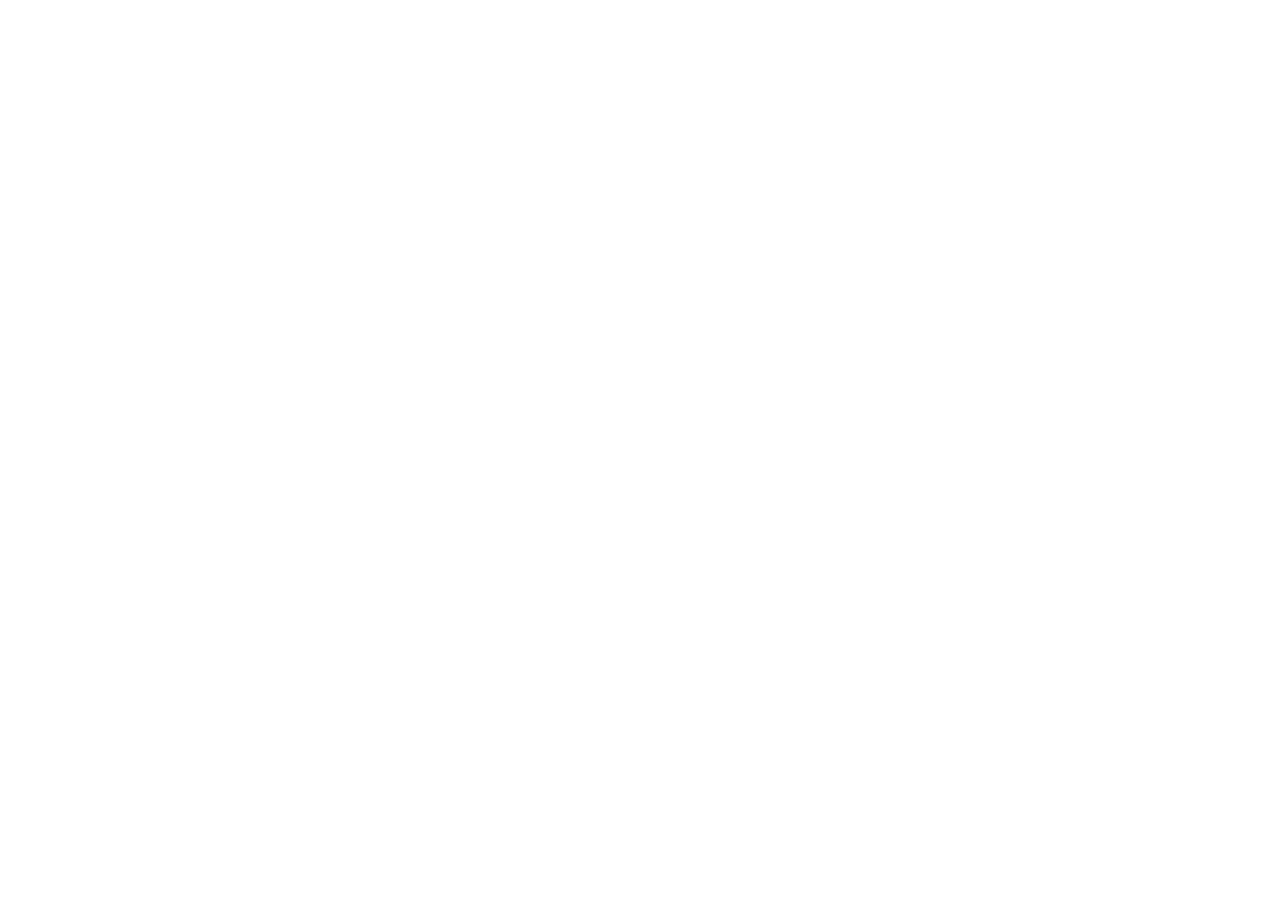
==== index.html @ 4ef42556 "Add files via upload" ====
<!doctype html>
<html lang="en">
  <head>
    <meta charset="UTF-8" />
    <meta name="viewport" content="width=device-width, initial-scale=1.0" />
    <meta name="description" content="Artivio - A curated art gallery showcasing extraordinary artworks from world-renowned artists" />
    <title>Artivio — Curated Art Gallery</title>
    <link rel="preconnect" href="https://fonts.googleapis.com">
    <link rel="preconnect" href="https://fonts.gstatic.com" crossorigin>
    <link href="https://fonts.googleapis.com/css2?family=Montserrat:wght@300;400;500;600&family=Poppins:wght@300;400;500;600;700;800;900&display=swap" rel="stylesheet">
  </head>
  <body>
    <div id="root"></div>
    <script type="module" src="/src/main.tsx"></script>
  </body>
</html>
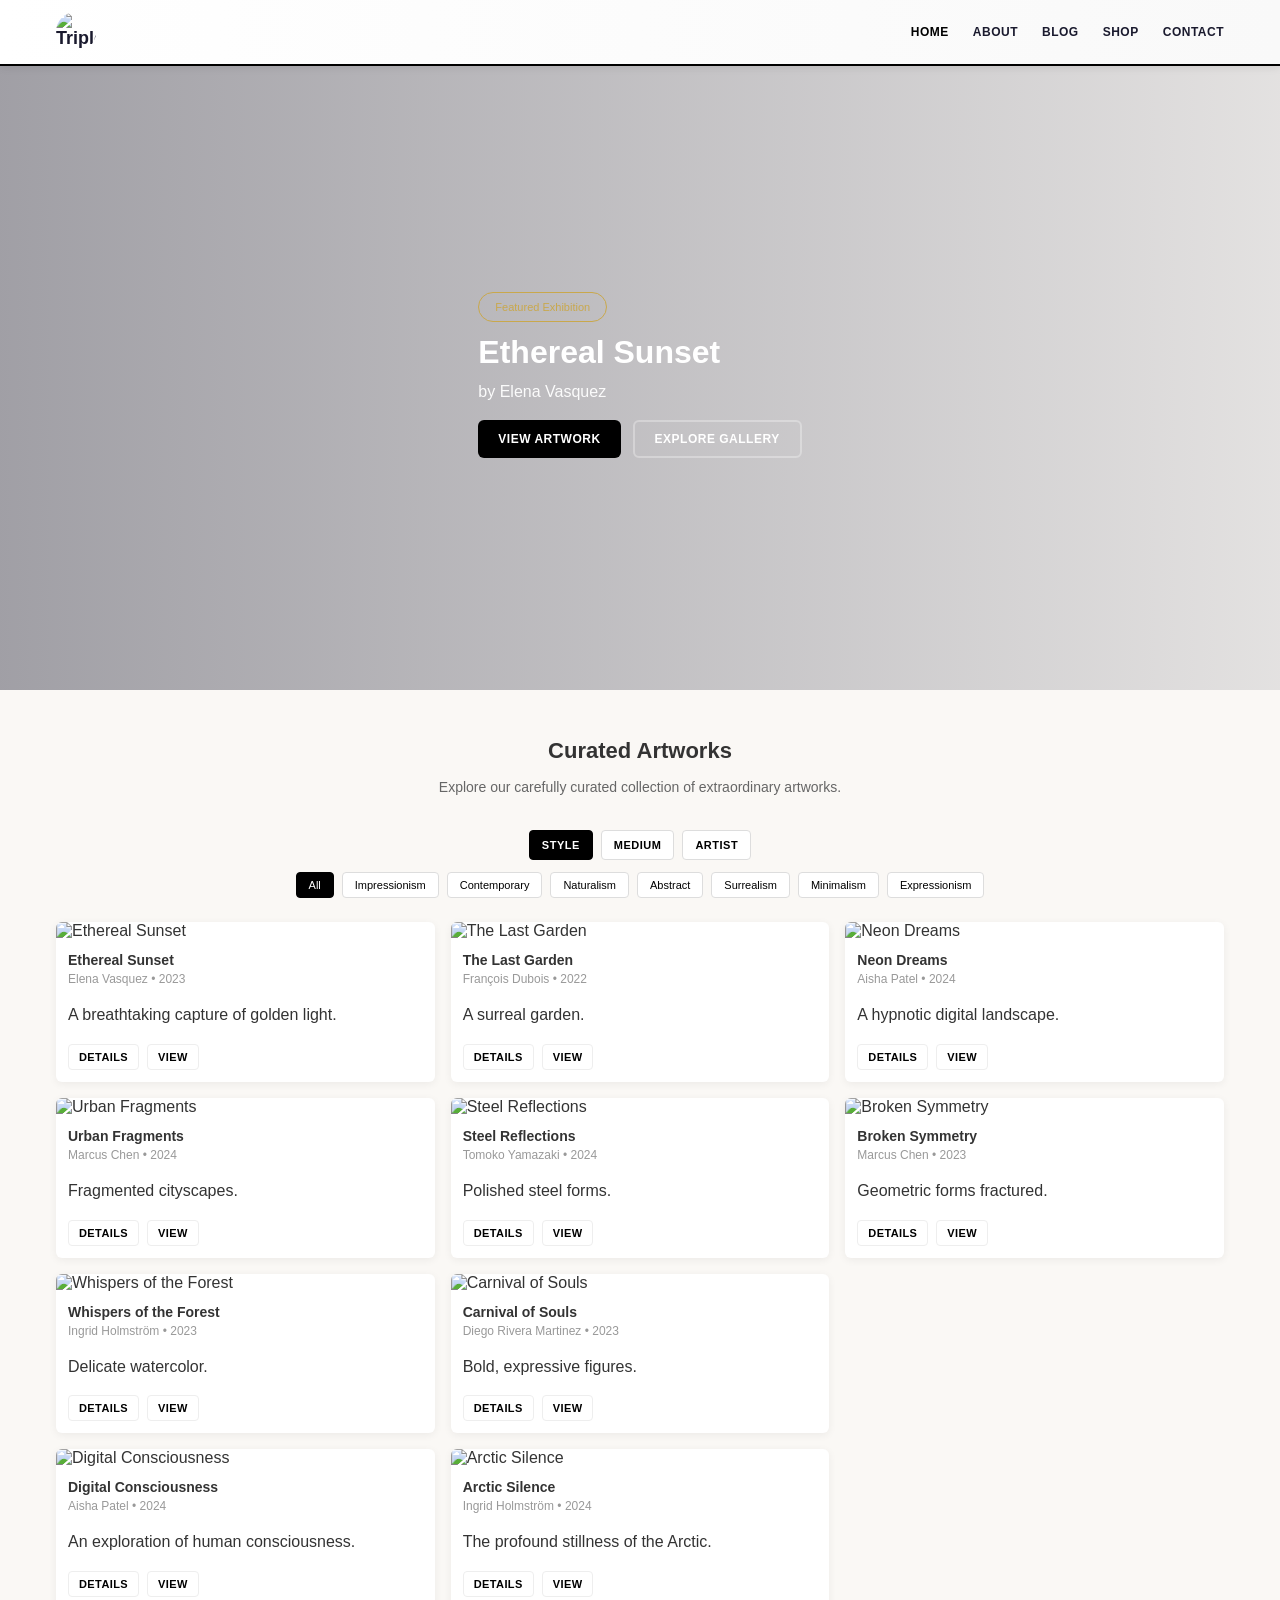
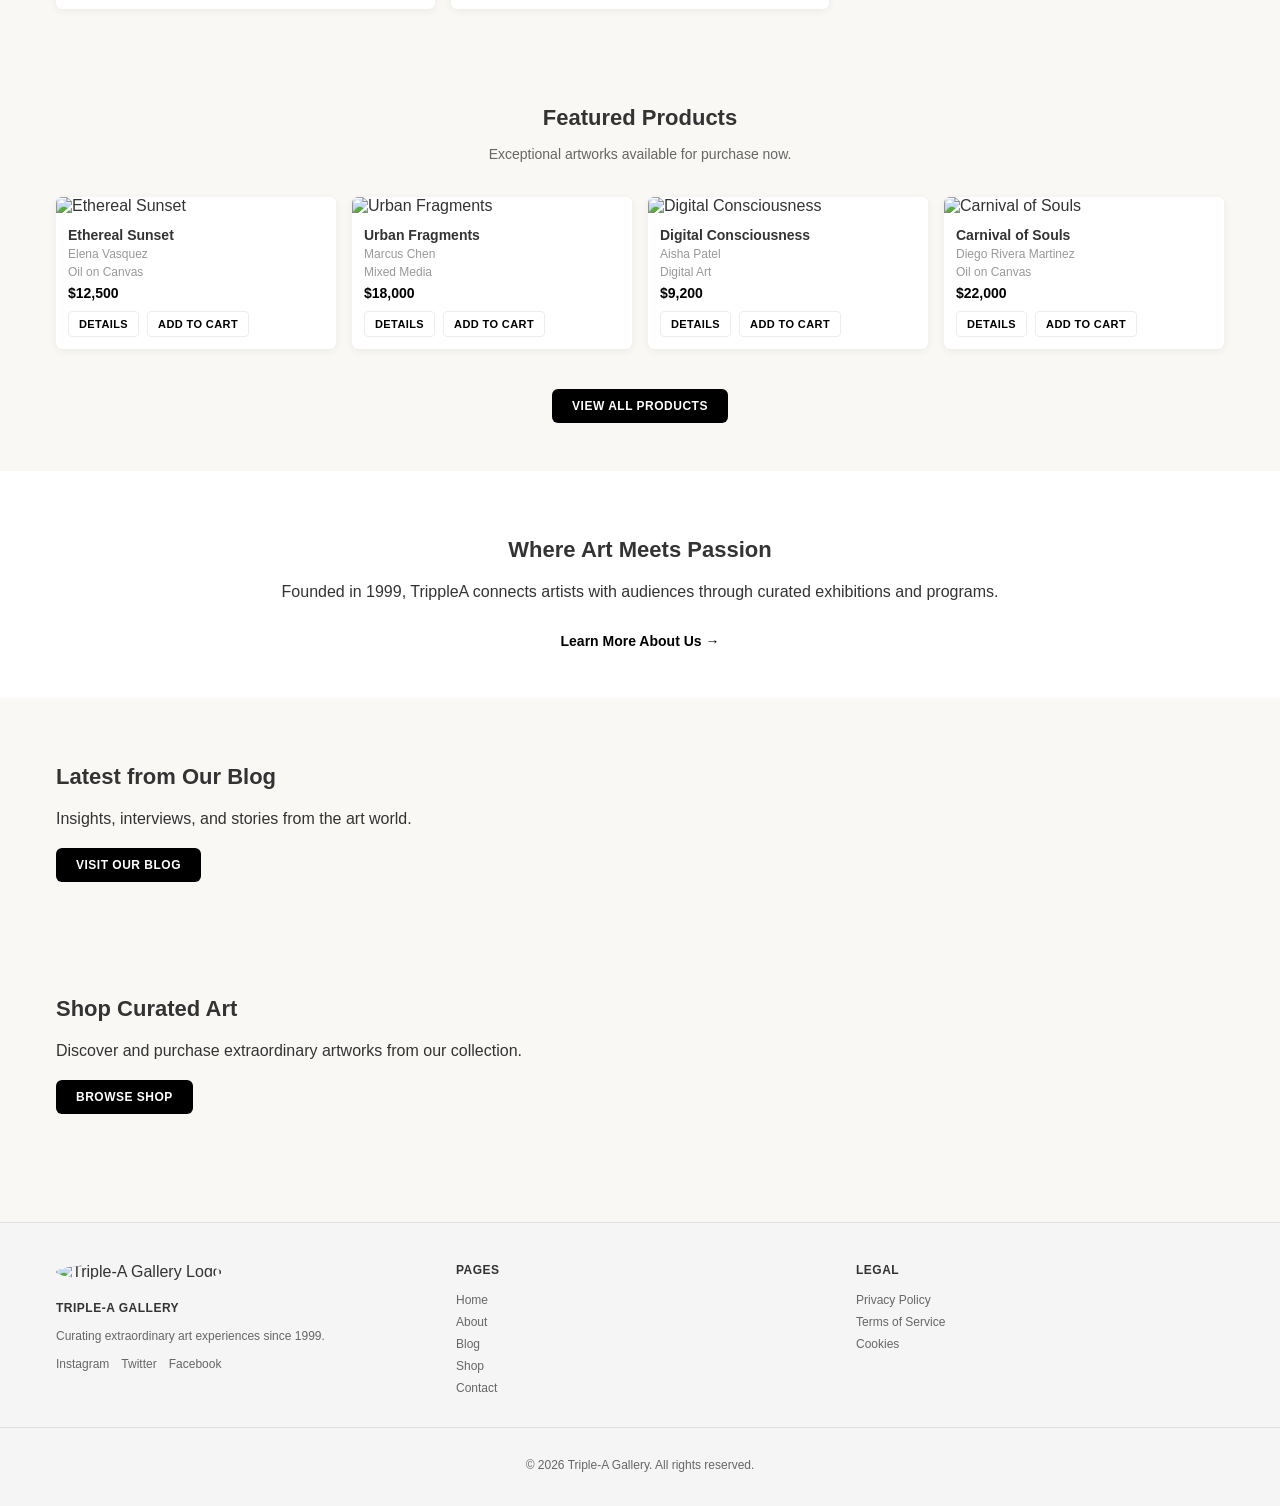
==== commit c2ff24fc: "Add files via upload" ====
--- a/index.html
+++ b/index.html
@@ -1,16 +1,130 @@
-<!doctype html>
-<html lang="en">
-  <head>
-    <meta charset="UTF-8" />
-    <meta name="viewport" content="width=device-width, initial-scale=1.0" />
-    <meta name="description" content="Artivio - A curated art gallery showcasing extraordinary artworks from world-renowned artists" />
-    <title>Artivio — Curated Art Gallery</title>
-    <link rel="preconnect" href="https://fonts.googleapis.com">
-    <link rel="preconnect" href="https://fonts.gstatic.com" crossorigin>
-    <link href="https://fonts.googleapis.com/css2?family=Montserrat:wght@300;400;500;600&family=Poppins:wght@300;400;500;600;700;800;900&display=swap" rel="stylesheet">
-  </head>
-  <body>
-    <div id="root"></div>
-    <script type="module" src="/src/main.tsx"></script>
-  </body>
-</html>
+<!doctype html>
+<html lang="en">
+  <head>
+    <meta charset="utf-8" />
+    <meta name="viewport" content="width=device-width, initial-scale=1" />
+    <meta name="description" content="TrippleA - Explore extraordinary art, curated exhibitions, and premium artworks. Discover emerging and established artists from around the world." />
+    <meta name="keywords" content="art gallery, contemporary art, artworks, artists, curation, exhibitions" />
+    <meta name="author" content="TrippleA Gallery" />
+    <meta name="robots" content="index, follow" />
+    <meta property="og:type" content="website" />
+    <meta property="og:title" content="Triple-A — Art Gallery" />
+    <meta property="og:description" content="Explore extraordinary art and curated exhibitions from world-renowned artists" />
+    <title>Triple-A — Art Gallery</title>
+    <link href="https://fonts.googleapis.com/css2?family=Montserrat:wght@300;400;500;600&family=Poppins:wght@300;400;500;600;700;800;900&display=swap" rel="stylesheet">
+    <link rel="stylesheet" href="styles.css">
+    <link rel="icon" type="image/png" href="images/logo.png">
+  </head>
+  <body>
+    <header id="site-nav"></header>
+
+    <main id="main">
+      <section id="home" class="hero"></section>
+
+      <section id="gallery" class="section">
+        <div class="container">
+          <div class="section-head">
+            <h2>Curated Artworks</h2>
+            <p>Explore our carefully curated collection of extraordinary artworks.</p>
+          </div>
+
+          <div class="filters">
+            <div class="filter-types">
+              <button class="filter-type active" data-type="style">Style</button>
+              <button class="filter-type" data-type="medium">Medium</button>
+              <button class="filter-type" data-type="artist">Artist</button>
+            </div>
+            <div id="filter-options" class="filter-options"></div>
+          </div>
+
+          <div id="art-grid" class="masonry-grid"></div>
+        </div>
+      </section>
+
+      <section class="section">
+        <div class="container">
+          <div class="section-head">
+            <h2>Featured Products</h2>
+            <p>Exceptional artworks available for purchase now.</p>
+          </div>
+          <div id="featured-products" class="shop-grid"></div>
+          <div style="text-align:center;margin-top:24px">
+            <a href="shop.html" class="btn">View All Products</a>
+          </div>
+        </div>
+      </section>
+
+      <section id="about-cta" class="section about-preview">
+        <div class="container">
+          <h2>Where Art Meets Passion</h2>
+          <p>Founded in 1999, TrippleA connects artists with audiences through curated exhibitions and programs.</p>
+          <a href="about.html" class="link-btn">Learn More About Us →</a>
+        </div>
+      </section>
+
+      <section id="blog-preview" class="section blog-preview">
+        <div class="container">
+          <h2>Latest from Our Blog</h2>
+          <p>Insights, interviews, and stories from the art world.</p>
+          <a href="blog.html" class="btn">Visit Our Blog</a>
+        </div>
+      </section>
+
+      <section id="shop-preview" class="section shop-preview">
+        <div class="container">
+          <h2>Shop Curated Art</h2>
+          <p>Discover and purchase extraordinary artworks from our collection.</p>
+          <a href="shop.html" class="btn">Browse Shop</a>
+        </div>
+      </section>
+    </main>
+
+    <footer class="footer">
+      <div class="container footer-grid">
+        <div>
+          <img src="images/logo.png" alt="Triple-A Gallery Logo" style="width:60px;height:60px;border-radius:50%;object-fit:contain;margin-bottom:12px">
+          <h4 style="margin:8px 0">Triple-A Gallery</h4>
+          <p>Curating extraordinary art experiences since 1999.</p>
+          <div class="footer-links-social">
+            <a href="#" title="Follow on Instagram">Instagram</a>
+            <a href="#" title="Follow on Twitter">Twitter</a>
+            <a href="#" title="Follow on Facebook">Facebook</a>
+          </div>
+        </div>
+        <div>
+          <h4>Pages</h4>
+          <nav class="footer-nav">
+            <a href="index.html">Home</a>
+            <a href="about.html">About</a>
+            <a href="blog.html">Blog</a>
+            <a href="shop.html">Shop</a>
+            <a href="contact.html">Contact</a>
+          </nav>
+        </div>
+        <div>
+          <h4>Legal</h4>
+          <nav class="footer-nav">
+            <a href="#">Privacy Policy</a>
+            <a href="#">Terms of Service</a>
+            <a href="#">Cookies</a>
+          </nav>
+        </div>
+      </div>
+      <div class="footer-bottom">
+        <p>© <span id="year"></span> Triple-A Gallery. All rights reserved.</p>
+      </div>
+    </footer>
+
+   
+
+    <!-- Detail drawer -->
+    <div id="detail-drawer" class="detail-drawer" hidden>
+      <button id="detail-close" class="close">✕</button>
+      <div id="detail-content"></div>
+    </div>
+
+    <button id="back-to-top" class="back-to-top" aria-label="Back to top">↑</button>
+
+    <script src="app.js" defer></script>
+  </body>
+</html>
--- a/styles.css
+++ b/styles.css
@@ -0,0 +1,196 @@
+:root{
+  --font-poppins: 'Poppins', sans-serif;
+  --font-montserrat: 'Montserrat', sans-serif;
+  --color-accent:#000000;
+  --color-gold:#c9a84c;
+  --color-dark:#1a1a2e;
+  --color-cream:#faf8f5;
+  --max-width:1200px;
+}
+*{box-sizing:border-box;font-family:var(--font-montserrat)}
+html,body{height:100%;margin:0}
+body{color:#333;background:var(--color-cream);-webkit-font-smoothing:antialiased}
+.container{max-width:var(--max-width);margin:0 auto;padding:0 16px}
+h1,h2,h3,h4,h5,h6{font-family:var(--font-montserrat);font-weight:700}
+p{font-family:var(--font-montserrat);line-height:1.6}
+
+/* Navbar - Unique Header Per Page */
+#site-nav{position:fixed;left:0;right:0;top:0;z-index:40;background:#fff;border-bottom:2px solid var(--color-accent);padding:12px 0;box-shadow:0 2px 8px rgba(0,0,0,0.08)}
+#site-nav[data-page="index"] .brand .logo{background:var(--color-accent)}
+#site-nav[data-page="index"]{background:linear-gradient(90deg,#fff 0%,#f9f9f9 100%)}
+#site-nav[data-page="about"]{border-bottom-color:var(--color-gold)}
+#site-nav[data-page="about"] .brand .logo{background:var(--color-gold)}
+#site-nav[data-page="blog"]{border-bottom-color:var(--color-dark)}
+#site-nav[data-page="blog"] .brand .logo{background:var(--color-dark)}
+#site-nav[data-page="shop"]{border-bottom-color:#8b7355}
+#site-nav[data-page="shop"] .brand .logo{background:#8b7355}
+#site-nav[data-page="contact"]{border-bottom-color:#555}
+#site-nav[data-page="contact"] .brand .logo{background:#555}
+#site-nav .inner{display:flex;align-items:center;justify-content:space-between;max-width:var(--max-width);margin:0 auto;padding:0 16px}
+.brand{display:flex;align-items:center;gap:8px;font-family:var(--font-montserrat);font-weight:700;font-size:18px;color:var(--color-dark)}
+.brand-logo{width:40px;height:40px;border-radius:50%;object-fit:contain}
+.brand .logo{width:36px;height:36px;border-radius:50%;background:var(--color-accent);display:flex;align-items:center;justify-content:center;color:#fff;font-size:16px;font-weight:800}
+nav.nav-links{display:flex;gap:24px;flex-wrap:wrap}
+nav.nav-links a{color:var(--color-dark);text-decoration:none;font-size:12px;font-weight:600;letter-spacing:0.5px;text-transform:uppercase;transition:color 0.3s;font-family:var(--font-montserrat)}
+nav.nav-links a:hover,nav.nav-links a.active{color:var(--color-accent)}
+@media(max-width:768px){nav.nav-links{gap:0;justify-content:space-between;width:100%}nav.nav-links a{font-size:10px;flex:1;text-align:center}}
+
+/* Hero */
+.hero{height:70vh;display:flex;align-items:center;position:relative;margin-top:60px;overflow:hidden;background:linear-gradient(135deg,#f5f5f5 0%,#e8e8e8 100%)}
+.hero::after{content:'';position:absolute;inset:0;background:linear-gradient(90deg,rgba(26,26,46,0.4),rgba(26,26,46,0.1));}
+.hero .hero-inner{position:relative;z-index:2;color:#fff;padding:40px}
+.hero .hero-title{font-family:var(--font-montserrat);font-size:32px;margin:0 0 8px;font-weight:800}
+.hero .hero-sub{font-family:var(--font-montserrat);font-size:16px;opacity:0.95;margin:0}
+.hero .hero-actions{margin-top:16px;display:flex;gap:12px}
+.btn{display:inline-block;padding:10px 20px;border-radius:6px;background:var(--color-accent);color:#fff;border:none;cursor:pointer;font-weight:600;text-decoration:none;font-size:12px;letter-spacing:0.5px;text-transform:uppercase;transition:all 0.3s;font-family:var(--font-montserrat)}
+.btn:hover{background:var(--color-dark);transform:translateY(-2px)}
+.btn.alt{background:transparent;border:2px solid rgba(255,255,255,0.3);color:#fff}
+.btn.alt:hover{background:rgba(255,255,255,0.1)}
+.link-btn{color:var(--color-accent);text-decoration:none;font-weight:600;display:inline-block;transition:color 0.3s;font-family:var(--font-poppins);font-size:14px}
+.link-btn:hover{color:var(--color-dark)}
+
+/* Sections */
+.section{padding:48px 0}
+.section .section-head{text-align:center;margin-bottom:32px}
+.section .section-head h2{font-family:var(--font-montserrat);font-size:22px;margin:0 0 12px;font-weight:800}
+.section .section-head p{font-family:var(--font-montserrat);color:#666;font-size:14px;max-width:500px;margin:0 auto}
+.section h2{font-family:var(--font-montserrat);font-size:22px;margin-bottom:16px;font-weight:800}
+.section h3{font-family:var(--font-montserrat);font-size:14px;font-weight:700}
+
+/* Filters */
+.filters{display:flex;flex-direction:column;align-items:center;gap:12px;margin-bottom:24px}
+.filter-types{display:flex;gap:8px;flex-wrap:wrap;justify-content:center}
+.filter-type{padding:8px 12px;border-radius:4px;border:1px solid #ddd;background:#fff;cursor:pointer;font-size:11px;font-weight:600;text-transform:uppercase;letter-spacing:0.5px;transition:all 0.3s;font-family:var(--font-montserrat)}
+.filter-type:hover,.filter-type.active{background:var(--color-accent);color:#fff;border-color:var(--color-accent)}
+.filter-options{display:flex;flex-wrap:wrap;gap:8px;justify-content:center}
+.filter-option{padding:6px 12px;border-radius:4px;border:1px solid #ddd;background:#fff;cursor:pointer;font-size:11px;font-weight:500;transition:all 0.3s;font-family:var(--font-montserrat)}
+.filter-option:hover,.filter-option.active{background:var(--color-accent);color:#fff;border-color:var(--color-accent)}
+
+/* Grid */
+.masonry-grid{columns:1;column-gap:16px}
+@media(min-width:640px){.masonry-grid{columns:2}}
+@media(min-width:1024px){.masonry-grid{columns:3}}
+.art-card{break-inside:avoid;margin-bottom:16px;border-radius:6px;overflow:hidden;background:#fff;box-shadow:0 2px 8px rgba(0,0,0,0.06);cursor:pointer;transition:all 0.3s}
+.art-card:hover{box-shadow:0 4px 16px rgba(0,0,0,0.12);transform:translateY(-2px)}
+.art-card img{width:100%;height:auto;display:block}
+.art-card .card-body{padding:12px}
+.art-title{font-family:var(--font-montserrat);font-size:14px;margin:0;font-weight:700}
+.art-meta{color:#999;font-size:12px;margin-top:4px;font-family:var(--font-montserrat)}
+.art-price{color:var(--color-accent);font-size:14px;font-weight:700;margin-top:6px;font-family:var(--font-poppins)}
+.action-row{display:flex;gap:8px;margin-top:10px}
+.small-btn{padding:6px 10px;border-radius:4px;border:1px solid #eee;background:#fff;cursor:pointer;font-size:11px;font-weight:600;transition:all 0.3s;text-transform:uppercase;letter-spacing:0.4px;font-family:var(--font-montserrat)}
+.small-btn:hover{background:var(--color-accent);color:#fff;border-color:var(--color-accent)}
+
+/* Lightbox */
+.lightbox{position:fixed;inset:0;background:rgba(0,0,0,0.9);display:flex;align-items:center;justify-content:center;z-index:80}
+.lightbox .lightbox-inner{position:relative;max-width:90%;max-height:90%;}
+.lightbox img{max-width:100%;max-height:80vh;border-radius:6px}
+.lightbox .close{position:absolute;right:-6px;top:-6px;background:#fff;border-radius:50%;border:none;padding:8px 10px;cursor:pointer;font-size:16px;font-family:var(--font-montserrat)}
+
+/* Detail drawer */
+.detail-drawer{position:fixed;right:0;top:0;bottom:0;width:400px;background:#fff;box-shadow:-8px 0 24px rgba(0,0,0,0.15);z-index:90;padding:16px;overflow:auto;font-family:var(--font-montserrat);display:block}
+.detail-drawer[hidden]{display:none}
+.detail-drawer .close{position:sticky;top:12px;float:right;background:#f0f0f0;border:none;padding:6px 8px;border-radius:4px;cursor:pointer;font-family:var(--font-montserrat)}
+
+/* Footer */
+.footer{background:#f5f5f5;color:#333;padding:40px 0 20px;margin-top:60px;border-top:1px solid #e0e0e0}
+.footer-grid{display:grid;grid-template-columns:1fr 1fr 1fr;gap:32px;margin-bottom:32px}
+.footer h4{font-family:var(--font-montserrat);font-size:12px;margin-top:0;font-weight:700;text-transform:uppercase;letter-spacing:0.5px}
+.footer p{font-family:var(--font-montserrat);color:#666;font-size:12px;line-height:1.5}
+.footer-nav{display:flex;flex-direction:column;gap:8px}
+.footer-nav a{color:#666;text-decoration:none;font-size:12px;transition:color 0.3s;font-family:var(--font-montserrat)}
+.footer-nav a:hover{color:var(--color-accent)}
+.footer-links-social{display:flex;gap:12px;margin-top:10px}
+.footer-links-social a{color:#666;text-decoration:none;font-size:12px;font-family:var(--font-montserrat)}
+.footer-bottom{border-top:1px solid #e0e0e0;padding-top:16px;text-align:center;font-size:12px;color:#999;font-family:var(--font-montserrat)}
+
+/* Page Hero */
+.page-hero{background:#f5f5f5;color:var(--color-dark);padding:80px 0 60px;margin-top:60px;text-align:center;border-bottom:2px solid var(--color-accent)}
+.page-hero h1{font-family:var(--font-montserrat);font-size:28px;margin:0 0 12px;font-weight:800}
+.page-hero p{font-family:var(--font-montserrat);font-size:14px;opacity:0.8;max-width:500px;margin:0 auto}
+
+/* Back to top */
+.back-to-top{position:fixed;right:16px;bottom:16px;padding:8px 10px;border-radius:4px;border:none;background:var(--color-accent);color:#fff;cursor:pointer;display:none;z-index:50;font-family:var(--font-poppins);font-weight:600}
+
+/* About preview */
+.about-preview{background:#fff;text-align:center}
+.about-preview a{margin-top:12px}
+
+/* Blog */
+.blog-grid{display:grid;grid-template-columns:repeat(3,1fr);gap:16px}
+@media(max-width:1024px){.blog-grid{grid-template-columns:repeat(2,1fr)}}
+@media(max-width:640px){.blog-grid{grid-template-columns:1fr}}
+.blog-card{border-radius:6px;overflow:hidden;background:#fff;box-shadow:0 2px 8px rgba(0,0,0,0.06);transition:all 0.3s}
+.blog-card:hover{box-shadow:0 4px 16px rgba(0,0,0,0.12);transform:translateY(-2px)}
+.blog-card img{width:100%;height:200px;object-fit:cover}
+.blog-card .blog-meta{padding:10px 12px;font-size:11px;border-bottom:1px solid #f0f0f0;font-family:var(--font-montserrat)}
+.blog-card .date{color:#999}
+.blog-card .category{background:var(--color-accent);color:#fff;padding:2px 6px;border-radius:2px;margin-left:8px;font-weight:600;font-family:var(--font-montserrat)}
+.blog-card h3{padding:0 12px;margin:10px 0;font-size:14px;font-family:var(--font-montserrat);font-weight:700}
+.blog-card p{padding:0 12px;font-size:12px;color:#666;font-family:var(--font-montserrat)}
+.read-more{display:inline-block;padding:0 12px 12px;color:var(--color-accent);text-decoration:none;font-weight:600;font-size:12px;font-family:var(--font-montserrat)}
+
+/* Newsletter */
+.newsletter{background:#f5f5f5;color:#333;text-align:center;padding:40px 0}
+.newsletter h2{font-family:var(--font-poppins)}
+.newsletter-form{display:flex;gap:8px;max-width:350px;margin:16px auto}
+.newsletter-form input{flex:1;padding:10px;border:1px solid #ddd;border-radius:4px;background:#fff;font-family:var(--font-montserrat);font-size:12px}
+
+/* Shop */
+.shop-grid{display:grid;grid-template-columns:repeat(4,1fr);gap:16px}
+@media(max-width:1024px){.shop-grid{grid-template-columns:repeat(3,1fr)}}
+@media(max-width:768px){.shop-grid{grid-template-columns:repeat(2,1fr)}}
+@media(max-width:480px){.shop-grid{grid-template-columns:1fr}}
+
+.shop-benefits{display:grid;grid-template-columns:repeat(4,1fr);gap:16px;margin:24px 0}
+@media(max-width:768px){.shop-benefits{grid-template-columns:repeat(2,1fr)}}
+.benefit{text-align:center;padding:16px;background:#fff;border-radius:6px;border-left:3px solid var(--color-accent)}
+.benefit h3{font-family:var(--font-montserrat);color:var(--color-accent);font-size:14px;margin-top:0}
+.benefit p{font-family:var(--font-montserrat);color:#666;font-size:12px}
+
+/* FAQ */
+.faq-section{background:#fff;padding:40px 0}
+.faq-items{display:grid;gap:16px}
+.faq-item{background:#f9f9f9;padding:16px;border-radius:6px;border-left:3px solid var(--color-accent)}
+.faq-item h4{font-family:var(--font-montserrat);margin-top:0;font-size:12px;font-weight:700}
+.faq-item p{font-family:var(--font-montserrat);color:#666;font-size:12px;margin:0;margin-top:8px}
+
+/* Contact */
+.contact-layout{display:grid;grid-template-columns:1fr 1fr;gap:32px}
+@media(max-width:768px){.contact-layout{grid-template-columns:1fr}}
+.contact-info{padding:0}
+.info-block{margin-bottom:20px}
+.info-block h3{font-family:var(--font-montserrat);margin-top:0;font-size:12px;font-weight:700;color:var(--color-accent)}
+.info-block a{color:var(--color-accent);text-decoration:none;font-family:var(--font-montserrat);font-size:12px}
+
+/* Form */
+.form-group{margin-bottom:14px}
+.form-group label{font-size:11px;font-weight:600;margin-bottom:6px;color:#666;text-transform:uppercase;letter-spacing:0.4px;font-family:var(--font-montserrat);display:block}
+.contact-form input,.contact-form select,.contact-form textarea{width:100%;padding:10px;border:1px solid #ddd;border-radius:4px;font-family:var(--font-montserrat);font-size:12px;transition:border 0.3s}
+.contact-form input:focus,.contact-form select:focus,.contact-form textarea:focus{outline:none;border-color:var(--color-accent);box-shadow:0 0 0 2px rgba(233,69,96,0.1)}
+
+/* Values grid */
+.values-grid{display:grid;grid-template-columns:1fr 1fr;gap:16px;margin:24px 0}
+@media(max-width:768px){.values-grid{grid-template-columns:1fr}}
+.value-card{background:#f9f9f9;padding:16px;border-radius:6px;border-left:3px solid var(--color-accent)}
+.value-card h3{font-family:var(--font-montserrat);margin-top:0;font-size:12px;font-weight:700;color:var(--color-accent)}
+.value-card p{font-family:var(--font-montserrat);color:#666;font-size:12px}
+
+/* Stats */
+.stats-grid{display:grid;grid-template-columns:repeat(4,1fr);gap:16px;text-align:center}
+@media(max-width:768px){.stats-grid{grid-template-columns:repeat(2,1fr)}}
+.stat{padding:16px;background:#f9f9f9;border-radius:6px}
+.stat-number{font-family:var(--font-montserrat);font-size:24px;font-weight:800;color:var(--color-accent);margin:0}
+.stat-label{font-family:var(--font-montserrat);font-size:11px;color:#666;margin-top:6px;text-transform:uppercase;letter-spacing:0.4px}
+
+/* Utilities */
+.hidden{display:none}
+.center{display:flex;align-items:center;justify-content:center}
+
+/* Product detail page responsive */
+@media(max-width:768px){
+  #product-detail>div{grid-template-columns:1fr!important}
+  .product-image-container{width:100%}
+}
+
+
